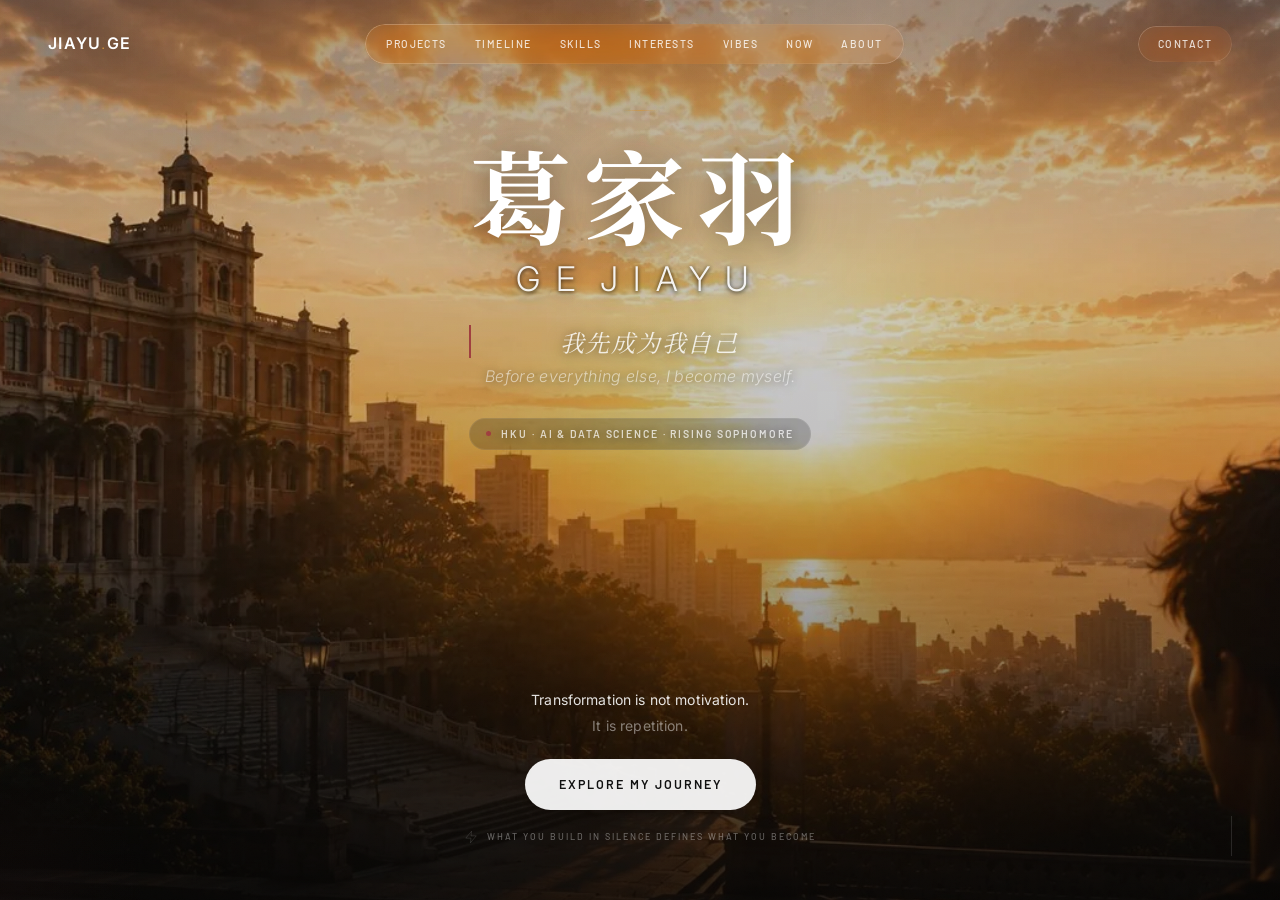
==== index.html @ 5304d9c4 "Update personal website" ====
<!DOCTYPE html>
<html lang="zh-CN">
<head>
  <meta charset="UTF-8">
  <meta name="viewport" content="width=device-width, initial-scale=1.0">
  <title>Ge Jiayu — 我先成为我自己 / Before Everything Else, I Become Myself</title>
  <link rel="preconnect" href="https://fonts.googleapis.com">
  <link rel="preconnect" href="https://fonts.gstatic.com" crossorigin>
  <link href="https://fonts.googleapis.com/css2?family=Barlow:wght@300;400;500;600;700&family=Inter:wght@300;400;500;600;700&family=Noto+Serif+SC:wght@400;500;600;700&display=swap" rel="stylesheet">
  <link rel="stylesheet" href="css/style.css">
  <link rel="stylesheet" href="css/home.css">
  <link rel="preload" as="image" href="assets/hero-bg.webp"></head>
<body class="home-body">

<!-- ==================== HERO IMAGE BACKGROUND ==================== -->
<div class="hero-bg-layer" id="heroBgLayer">
  <!-- Main photo: HKU sunrise with figure silhouette -->
  <img width="1536" height="1024" fetchpriority="high" decoding="async" class="hero-bg-img"
    src="assets/hero-bg.webp"
    alt="HKU Main Building at sunrise"
    id="heroBgImg"/>

  <!-- Atmospheric overlays -->
  <div class="bg-overlay-dark"></div>
  <div class="bg-overlay-vignette"></div>
  <div class="bg-overlay-gradient"></div>
  <div class="bg-overlay-bloom"></div>

  <!-- Subtle grain texture -->
  <div class="grain-layer"></div>
</div>

<!-- ==================== NAVIGATION (liquid glass) ==================== -->
<nav class="nav-home" id="navHome">
  <div class="nav-home-inner">
    <a href="index.html" class="nav-home-logo">
      JIAYU<span class="logo-dot">.</span>GE
    </a>

    <div class="nav-home-center liquid-glass">
      <a href="projects.html">PROJECTS</a>
      <a href="timeline.html">TIMELINE</a>
      <a href="skills.html">SKILLS</a>
      <a href="interests.html">INTERESTS</a>
      <a href="vibes.html">VIBES</a>
      <a href="now.html">NOW</a>
      <a href="about.html">ABOUT</a>
    </div>

    <a href="contact.html" class="nav-home-cta liquid-glass">CONTACT</a>

    <div class="nav-hamburger" id="navHamburger">
      <span></span><span></span><span></span>
    </div>
  </div>

  <div class="nav-mobile" id="navMobile">
    <a href="projects.html">PROJECTS</a>
    <a href="timeline.html">TIMELINE</a>
    <a href="skills.html">SKILLS</a>
    <a href="interests.html">INTERESTS</a>
    <a href="vibes.html">VIBES</a>
    <a href="now.html">NOW</a>
    <a href="about.html">ABOUT</a>
    <a href="contact.html">CONTACT</a>
  </div>
</nav>

<!-- ==================== HERO CONTENT ==================== -->
<div class="hero-container">

  <!-- Headline area -->
  <div class="hero-headline">
    <div class="hero-accent-line"></div>
    <h1 class="hero-name-cn">葛家羽</h1>
    <p class="hero-name-en">GE<span class="name-space"></span>JIAYU</p>
    <p class="hero-motto">我先成为我自己</p>
    <p class="hero-motto-en">Before everything else, I become myself.</p>
    <div class="hero-tag">
      <span class="tag-dot"></span>
      HKU &middot; AI &amp; Data Science &middot; Rising Sophomore
    </div>
  </div>

  <!-- Bottom block -->
  <div class="hero-bottom">
    <p class="hero-quote">
      <span>Transformation is not motivation.</span><br>
      <span class="quote-fade">It is repetition.</span>
    </p>
    <a href="about.html" class="hero-btn">EXPLORE MY JOURNEY</a>
    <div class="hero-tagline">
      <svg width="14" height="14" viewBox="0 0 24 24" fill="none" stroke="currentColor" stroke-width="1.5"><polygon points="13 2 3 14 12 14 11 22 21 10 12 10 13 2"/></svg>
      WHAT YOU BUILD IN SILENCE DEFINES WHAT YOU BECOME
    </div>
  </div>

  <!-- Scroll indicator -->
  <div class="scroll-indicator">
    <div class="scroll-line"></div>
  </div>
</div>

<!-- Scripts -->
<script src="js/main.js"></script>
<script src="js/home.js"></script>
</body>
</html>
---- css/style.css ----
/* ========== RESET & BASE ========== */
*, *::before, *::after {
  margin: 0;
  padding: 0;
  box-sizing: border-box;
}

:root {
  /* Colors */
  --primary: #A04040;
  --primary-light: #C86060;
  --primary-bg: rgba(160, 64, 64, 0.06);
  --accent: #185FA5;
  --accent-light: #378ADD;
  --accent-bg: rgba(55, 138, 221, 0.06);
  --green: #0F6E56;
  --green-bg: rgba(15, 110, 86, 0.06);
  --amber: #BA7517;
  --amber-bg: rgba(186, 117, 23, 0.06);
  --pink: #993556;
  --pink-bg: rgba(153, 53, 86, 0.06);
  --bg: #FAF8F5;
  --bg-card: rgba(255, 255, 255, 0.78);
  --bg-warm: #F5F0EB;
  --text-primary: #2C2C2A;
  --text-secondary: #5F5E5A;
  --text-muted: #999790;
  --border: rgba(44, 44, 42, 0.10);
  --border-hover: rgba(44, 44, 42, 0.22);
  --shadow-sm: 0 1px 3px rgba(0,0,0,0.04);
  --shadow-md: 0 4px 16px rgba(0,0,0,0.06);
  --shadow-lg: 0 8px 32px rgba(0,0,0,0.08);

  /* Typography */
  --font-sans: 'Inter', -apple-system, BlinkMacSystemFont, 'Segoe UI', sans-serif;
  --font-display: 'Playfair Display', 'Noto Serif SC', Georgia, serif;
  --font-mono: 'JetBrains Mono', 'Fira Code', monospace;

  /* Spacing */
  --nav-height: 64px;
  --section-padding: 100px 0;
  --container-width: 1100px;
  --gap: 24px;
}

html {
  scroll-behavior: smooth;
  -webkit-font-smoothing: antialiased;
  -moz-osx-font-smoothing: grayscale;
}

body {
  font-family: var(--font-sans);
  color: var(--text-primary);
  background-color: var(--bg);
  line-height: 1.7;
  font-size: 16px;
  overflow-x: hidden;
  /* Prevent text-first rendering: invisible until .page-loaded */
  opacity: 0;
  transition: opacity 0.5s cubic-bezier(0.22, 1, 0.36, 1);
}

/* Show page after background ready */
body.page-loaded {
  opacity: 1;
}

/* Fade-out state during navigation */
body.page-leaving {
  opacity: 0;
  pointer-events: none;
}

/* Background texture — HKU cinematic architectural (inner pages) */
body::before {
  content: '';
  position: fixed;
  top: 0;
  left: 0;
  width: 100%;
  height: 100%;
  pointer-events: none;
  z-index: 0;
  background-image: url('../assets/inner-bg.webp');
  background-size: cover;
  background-position: center 25%;
  background-repeat: no-repeat;
  opacity: 0.38;
  filter: saturate(0.9);
}

/* Light warm overlay tint on background */
body::after {
  content: '';
  position: fixed;
  top: 0;
  left: 0;
  width: 100%;
  height: 100%;
  pointer-events: none;
  z-index: 0;
  background:
    radial-gradient(ellipse 600px 400px at 20% 20%, rgba(255,250,245,0.15), transparent),
    linear-gradient(to bottom, rgba(250,248,245,0.2) 0%, rgba(250,248,245,0.45) 70%, rgba(250,248,245,0.55) 100%);
}

/* ========== PAGE TRANSITION ========== */

/* Transition overlay — slides in during navigation */
.page-transition-overlay {
  position: fixed;
  top: 0;
  left: 0;
  width: 100vw;
  height: 100vh;
  z-index: 9999;
  background: var(--bg);
  pointer-events: none;
  opacity: 0;
  transition: opacity 0.45s cubic-bezier(0.22, 1, 0.36, 1);
}

.page-transition-overlay.active {
  opacity: 1;
  pointer-events: all;
}

/* ========== NAVIGATION ========== */
.nav {
  position: fixed;
  top: 0;
  left: 0;
  width: 100%;
  height: var(--nav-height);
  z-index: 1000;
  backdrop-filter: blur(20px) saturate(180%);
  -webkit-backdrop-filter: blur(20px) saturate(180%);
  background: rgba(250, 248, 245, 0.85);
  border-bottom: 0.5px solid var(--border);
  transition: box-shadow 0.3s ease;
}

.nav.scrolled {
  box-shadow: var(--shadow-sm);
}

.nav-inner {
  max-width: var(--container-width);
  margin: 0 auto;
  padding: 0 32px;
  height: 100%;
  display: flex;
  align-items: center;
  justify-content: space-between;
}

.nav-logo {
  font-family: var(--font-mono);
  font-size: 14px;
  font-weight: 500;
  color: var(--primary);
  text-decoration: none;
  letter-spacing: 1px;
}

.nav-links {
  display: flex;
  align-items: center;
  gap: 28px;
  list-style: none;
}

.nav-links a {
  text-decoration: none;
  font-size: 13px;
  font-weight: 400;
  color: var(--text-muted);
  transition: color 0.2s ease;
  position: relative;
  padding: 4px 0;
}

.nav-links a:hover {
  color: var(--text-primary);
}

.nav-links a.active {
  color: var(--primary);
  font-weight: 500;
}

.nav-links a.active::after {
  content: '';
  position: absolute;
  bottom: -2px;
  left: 0;
  width: 100%;
  height: 1.5px;
  background: var(--primary);
  border-radius: 1px;
}

/* Mobile hamburger */
.nav-hamburger {
  display: none;
  flex-direction: column;
  gap: 5px;
  cursor: pointer;
  padding: 8px;
}

.nav-hamburger span {
  width: 20px;
  height: 1.5px;
  background: var(--text-primary);
  border-radius: 1px;
  transition: all 0.3s ease;
}

.nav-hamburger.open span:nth-child(1) {
  transform: rotate(45deg) translate(4px, 5px);
}
.nav-hamburger.open span:nth-child(2) {
  opacity: 0;
}
.nav-hamburger.open span:nth-child(3) {
  transform: rotate(-45deg) translate(4px, -5px);
}

/* ========== LAYOUT ========== */
.container {
  max-width: var(--container-width);
  margin: 0 auto;
  padding: 0 32px;
  position: relative;
  z-index: 1;
}

.section {
  padding: var(--section-padding);
}

.section-label {
  display: inline-flex;
  align-items: center;
  gap: 8px;
  font-size: 12px;
  font-weight: 500;
  text-transform: uppercase;
  letter-spacing: 2px;
  color: var(--text-muted);
  margin-bottom: 16px;
}

.section-label::before {
  content: '';
  width: 20px;
  height: 1px;
  background: var(--text-muted);
}

.section-title {
  font-family: var(--font-display);
  font-size: 36px;
  font-weight: 400;
  line-height: 1.2;
  margin-bottom: 20px;
  color: var(--text-primary);
}

.section-desc {
  font-size: 16px;
  color: var(--text-secondary);
  max-width: 560px;
  line-height: 1.7;
}

/* ========== CARDS ========== */
.card {
  background: var(--bg-card);
  border-radius: 12px;
  border: 0.5px solid var(--border);
  padding: 28px;
  transition: all 0.3s ease;
  position: relative;
  backdrop-filter: blur(8px);
  -webkit-backdrop-filter: blur(8px);
}

.card:hover {
  border-color: var(--border-hover);
  box-shadow: var(--shadow-md);
  transform: translateY(-3px);
}

.card-label {
  font-size: 11px;
  font-weight: 500;
  letter-spacing: 1px;
  text-transform: uppercase;
  margin-bottom: 12px;
  display: inline-block;
}

.card-title {
  font-family: var(--font-display);
  font-size: 20px;
  font-weight: 400;
  margin-bottom: 8px;
  line-height: 1.3;
}

.card-text {
  font-size: 14px;
  color: var(--text-secondary);
  line-height: 1.7;
}

/* Glassmorphism card */
.card-glass {
  background: rgba(255, 255, 255, 0.6);
  backdrop-filter: blur(12px);
  -webkit-backdrop-filter: blur(12px);
  border: 0.5px solid rgba(255, 255, 255, 0.5);
  border-radius: 12px;
  padding: 28px;
}

/* ========== TAGS ========== */
.tag {
  display: inline-flex;
  align-items: center;
  padding: 4px 12px;
  font-size: 12px;
  font-weight: 400;
  border-radius: 20px;
  border: 0.5px solid var(--border);
  color: var(--text-secondary);
  transition: all 0.2s ease;
}

.tag:hover {
  border-color: var(--border-hover);
  color: var(--text-primary);
}

.tag-primary { background: var(--primary-bg); color: var(--primary); border-color: rgba(160, 64, 64, 0.15); }
.tag-accent { background: var(--accent-bg); color: var(--accent); border-color: rgba(55, 138, 221, 0.15); }
.tag-green { background: var(--green-bg); color: var(--green); border-color: rgba(15, 110, 86, 0.15); }
.tag-amber { background: var(--amber-bg); color: var(--amber); border-color: rgba(186, 117, 23, 0.15); }
.tag-pink { background: var(--pink-bg); color: var(--pink); border-color: rgba(153, 53, 86, 0.15); }

.tags {
  display: flex;
  flex-wrap: wrap;
  gap: 8px;
}

/* ========== BUTTONS ========== */
.btn {
  display: inline-flex;
  align-items: center;
  gap: 8px;
  padding: 12px 24px;
  font-size: 14px;
  font-weight: 500;
  font-family: var(--font-sans);
  border-radius: 8px;
  text-decoration: none;
  cursor: pointer;
  transition: all 0.2s ease;
  border: none;
}

.btn-primary {
  background: var(--primary);
  color: white;
}

.btn-primary:hover {
  background: var(--primary-light);
  box-shadow: 0 4px 12px rgba(160, 64, 64, 0.25);
}

.btn-outline {
  background: transparent;
  color: var(--text-primary);
  border: 0.5px solid var(--border-hover);
}

.btn-outline:hover {
  border-color: var(--primary);
  color: var(--primary);
}

.btn-ghost {
  background: transparent;
  color: var(--text-secondary);
  padding: 8px 16px;
}

.btn-ghost:hover {
  color: var(--text-primary);
  background: rgba(0,0,0,0.03);
}

/* ========== SCROLL REVEAL ========== */
.reveal {
  opacity: 0;
  transform: translateY(24px);
  transition: opacity 0.6s ease, transform 0.6s ease;
}

.reveal.visible {
  opacity: 1;
  transform: translateY(0);
}

.reveal-delay-1 { transition-delay: 0.1s; }
.reveal-delay-2 { transition-delay: 0.2s; }
.reveal-delay-3 { transition-delay: 0.3s; }
.reveal-delay-4 { transition-delay: 0.4s; }

/* ========== CURSOR GLOW ========== */
.cursor-glow {
  position: fixed;
  width: 300px;
  height: 300px;
  border-radius: 50%;
  pointer-events: none;
  z-index: 0;
  background: radial-gradient(circle, rgba(160, 64, 64, 0.04), transparent 70%);
  transform: translate(-50%, -50%);
  transition: left 0.15s ease, top 0.15s ease;
}

/* ========== HERO (Home) ========== */
.hero {
  min-height: 100vh;
  display: flex;
  align-items: center;
  padding-top: var(--nav-height);
  position: relative;
}

.hero-content {
  max-width: 720px;
}

.hero-greeting {
  font-size: 14px;
  color: var(--text-muted);
  margin-bottom: 16px;
  letter-spacing: 1px;
}

.hero-name {
  font-family: var(--font-display);
  font-size: clamp(48px, 7vw, 72px);
  font-weight: 400;
  line-height: 1.1;
  margin-bottom: 16px;
  color: var(--text-primary);
}

.hero-tagline {
  font-size: 20px;
  color: var(--primary);
  font-weight: 400;
  margin-bottom: 12px;
  line-height: 1.5;
}

.hero-motto {
  font-size: 16px;
  color: var(--text-muted);
  font-style: italic;
  margin-bottom: 36px;
  padding-left: 16px;
  border-left: 2px solid var(--primary);
}

.hero-actions {
  display: flex;
  gap: 16px;
  flex-wrap: wrap;
}

/* Metric row */
.hero-metrics {
  display: flex;
  gap: 40px;
  margin-top: 48px;
  padding-top: 32px;
  border-top: 0.5px solid var(--border);
}

.metric-item {
  text-align: left;
}

.metric-number {
  font-family: var(--font-display);
  font-size: 32px;
  font-weight: 400;
  color: var(--text-primary);
  line-height: 1;
}

.metric-label {
  font-size: 12px;
  color: var(--text-muted);
  margin-top: 6px;
  letter-spacing: 0.5px;
}

/* Decorative elements */
.hero-decoration {
  position: absolute;
  right: -60px;
  top: 50%;
  transform: translateY(-50%);
  width: 400px;
  height: 400px;
  opacity: 0.5;
}

.hero-circle-1 {
  position: absolute;
  right: 80px;
  top: 25%;
  width: 200px;
  height: 200px;
  border-radius: 50%;
  border: 0.5px solid rgba(160, 64, 64, 0.12);
}

.hero-circle-2 {
  position: absolute;
  right: 160px;
  top: 35%;
  width: 120px;
  height: 120px;
  border-radius: 50%;
  background: rgba(160, 64, 64, 0.03);
}

/* ========== PROJECTS PAGE ========== */
.projects-grid {
  display: grid;
  grid-template-columns: repeat(2, 1fr);
  gap: var(--gap);
  margin-top: 40px;
}

.project-card {
  background: var(--bg-card);
  border-radius: 12px;
  border: 0.5px solid var(--border);
  padding: 32px;
  transition: all 0.3s ease;
  display: flex;
  flex-direction: column;
}

.project-card:hover {
  border-color: var(--border-hover);
  box-shadow: var(--shadow-md);
  transform: translateY(-3px);
}

.project-card.featured {
  grid-column: span 2;
  display: grid;
  grid-template-columns: 1fr 1fr;
  gap: 32px;
}

.project-icon {
  width: 40px;
  height: 40px;
  border-radius: 10px;
  display: flex;
  align-items: center;
  justify-content: center;
  font-size: 18px;
  margin-bottom: 16px;
}

.project-type {
  font-size: 11px;
  font-weight: 500;
  text-transform: uppercase;
  letter-spacing: 1.5px;
  margin-bottom: 12px;
}

.project-title {
  font-family: var(--font-display);
  font-size: 22px;
  font-weight: 400;
  margin-bottom: 8px;
  line-height: 1.3;
}

.project-org {
  font-size: 14px;
  color: var(--primary);
  font-weight: 500;
  margin-bottom: 8px;
}

.project-desc {
  font-size: 14px;
  color: var(--text-secondary);
  line-height: 1.7;
  margin-bottom: 16px;
  flex: 1;
}

.project-stat {
  display: inline-flex;
  align-items: center;
  gap: 6px;
  font-size: 13px;
  color: var(--accent);
  font-weight: 500;
  margin-bottom: 12px;
}

.project-tags {
  display: flex;
  flex-wrap: wrap;
  gap: 6px;
  margin-top: auto;
}

/* ========== TIMELINE PAGE ========== */
.timeline-wrapper {
  margin-top: 48px;
  position: relative;
  padding-left: 40px;
}

.timeline-line {
  position: absolute;
  left: 12px;
  top: 0;
  bottom: 0;
  width: 1px;
  background: var(--border);
}

.timeline-item {
  position: relative;
  padding-bottom: 48px;
}

.timeline-item:last-child {
  padding-bottom: 0;
}

.timeline-dot {
  position: absolute;
  left: -34px;
  top: 6px;
  width: 10px;
  height: 10px;
  border-radius: 50%;
  background: var(--bg);
  border: 2px solid var(--text-muted);
  transition: all 0.3s ease;
}

.timeline-item:hover .timeline-dot {
  border-color: var(--primary);
  background: var(--primary);
  box-shadow: 0 0 0 4px rgba(160, 64, 64, 0.12);
}

.timeline-item.highlight .timeline-dot {
  border-color: var(--primary);
  background: var(--primary);
  width: 12px;
  height: 12px;
  left: -35px;
  top: 5px;
}

.timeline-date {
  font-size: 13px;
  color: var(--text-muted);
  font-weight: 500;
  margin-bottom: 8px;
  letter-spacing: 0.5px;
}

.timeline-title {
  font-family: var(--font-display);
  font-size: 20px;
  font-weight: 400;
  margin-bottom: 6px;
}

.timeline-subtitle {
  font-size: 14px;
  color: var(--primary);
  font-weight: 500;
  margin-bottom: 8px;
}

.timeline-desc {
  font-size: 14px;
  color: var(--text-secondary);
  line-height: 1.7;
  max-width: 560px;
}

.timeline-tags {
  display: flex;
  flex-wrap: wrap;
  gap: 6px;
  margin-top: 12px;
}

/* ========== SKILLS PAGE ========== */
.skills-grid {
  display: grid;
  grid-template-columns: repeat(3, 1fr);
  gap: var(--gap);
  margin-top: 40px;
}

.skill-category {
  background: var(--bg-card);
  border-radius: 12px;
  border: 0.5px solid var(--border);
  padding: 28px;
  transition: all 0.3s ease;
}

.skill-category:hover {
  border-color: var(--border-hover);
  box-shadow: var(--shadow-sm);
}

.skill-cat-title {
  font-family: var(--font-display);
  font-size: 18px;
  font-weight: 400;
  margin-bottom: 16px;
  display: flex;
  align-items: center;
  gap: 10px;
}

.skill-cat-icon {
  width: 32px;
  height: 32px;
  border-radius: 8px;
  display: flex;
  align-items: center;
  justify-content: center;
  font-size: 14px;
}

.skill-list {
  list-style: none;
}

.skill-list li {
  display: flex;
  align-items: center;
  justify-content: space-between;
  padding: 8px 0;
  border-bottom: 0.5px solid rgba(0,0,0,0.04);
  font-size: 14px;
}

.skill-list li:last-child {
  border-bottom: none;
}

.skill-name {
  color: var(--text-primary);
}

.skill-level {
  display: flex;
  gap: 3px;
}

.skill-dot {
  width: 6px;
  height: 6px;
  border-radius: 50%;
  background: var(--border);
}

.skill-dot.filled {
  background: var(--primary);
}

/* Radar chart area */
.radar-container {
  margin-top: 40px;
  text-align: center;
}

.radar-canvas {
  max-width: 400px;
  margin: 0 auto;
}

/* ========== INTERESTS PAGE ========== */
.interests-grid {
  display: grid;
  grid-template-columns: repeat(3, 1fr);
  gap: var(--gap);
  margin-top: 40px;
}

.interest-card {
  background: var(--bg-card);
  border-radius: 12px;
  border: 0.5px solid var(--border);
  padding: 32px;
  text-align: center;
  transition: all 0.3s ease;
  cursor: default;
}

.interest-card:hover {
  border-color: var(--border-hover);
  box-shadow: var(--shadow-md);
  transform: translateY(-3px);
}

.interest-icon {
  width: 56px;
  height: 56px;
  border-radius: 16px;
  display: flex;
  align-items: center;
  justify-content: center;
  font-size: 24px;
  margin: 0 auto 16px;
}

.interest-name {
  font-family: var(--font-display);
  font-size: 18px;
  font-weight: 400;
  margin-bottom: 6px;
}

.interest-detail {
  font-size: 13px;
  color: var(--text-muted);
  margin-bottom: 10px;
}

.interest-desc {
  font-size: 14px;
  color: var(--text-secondary);
  line-height: 1.6;
}

/* ========== READING PAGE ========== */
.books-grid {
  display: grid;
  grid-template-columns: repeat(auto-fill, minmax(280px, 1fr));
  gap: var(--gap);
  margin-top: 40px;
}

.book-card {
  background: var(--bg-card);
  border-radius: 12px;
  border: 0.5px solid var(--border);
  padding: 24px;
  transition: all 0.3s ease;
  display: flex;
  gap: 16px;
}

.book-card:hover {
  border-color: var(--border-hover);
  box-shadow: var(--shadow-sm);
}

.book-cover {
  width: 60px;
  height: 80px;
  border-radius: 4px;
  flex-shrink: 0;
  display: flex;
  align-items: center;
  justify-content: center;
  font-size: 22px;
}

.book-info {
  flex: 1;
  min-width: 0;
}

.book-title {
  font-family: var(--font-display);
  font-size: 16px;
  font-weight: 400;
  margin-bottom: 4px;
  line-height: 1.3;
}

.book-author {
  font-size: 12px;
  color: var(--text-muted);
  margin-bottom: 8px;
}

.book-quote {
  font-size: 13px;
  color: var(--text-secondary);
  line-height: 1.6;
  font-style: italic;
  padding-left: 12px;
  border-left: 2px solid var(--border);
}

.book-status {
  font-size: 11px;
  font-weight: 500;
  letter-spacing: 0.5px;
  margin-bottom: 8px;
}

/* ========== NOW PAGE ========== */
.now-grid {
  display: grid;
  grid-template-columns: repeat(2, 1fr);
  gap: var(--gap);
  margin-top: 40px;
}

.now-card {
  background: var(--bg-card);
  border-radius: 12px;
  border: 0.5px solid var(--border);
  padding: 28px;
  transition: all 0.3s ease;
}

.now-card:hover {
  border-color: var(--border-hover);
  box-shadow: var(--shadow-sm);
}

.now-icon {
  width: 40px;
  height: 40px;
  border-radius: 10px;
  display: flex;
  align-items: center;
  justify-content: center;
  font-size: 18px;
  margin-bottom: 16px;
}

.now-title {
  font-family: var(--font-display);
  font-size: 18px;
  font-weight: 400;
  margin-bottom: 8px;
}

.now-desc {
  font-size: 14px;
  color: var(--text-secondary);
  line-height: 1.7;
}

.now-updated {
  font-size: 12px;
  color: var(--text-muted);
  margin-top: 40px;
  text-align: center;
}

/* ========== ABOUT PAGE ========== */
.about-grid {
  display: grid;
  grid-template-columns: 1fr 1fr;
  gap: 48px;
  margin-top: 40px;
  align-items: start;
}

.about-photo {
  width: 100%;
  aspect-ratio: 3/4;
  border-radius: 12px;
  object-fit: cover;
  border: 0.5px solid var(--border);
}

.about-text h3 {
  font-family: var(--font-display);
  font-size: 22px;
  font-weight: 400;
  margin-bottom: 16px;
  margin-top: 28px;
}

.about-text h3:first-child {
  margin-top: 0;
}

.about-text p {
  font-size: 15px;
  color: var(--text-secondary);
  line-height: 1.8;
  margin-bottom: 12px;
}

.about-quote {
  font-size: 18px;
  color: var(--primary);
  font-style: italic;
  padding: 20px 24px;
  border-left: 3px solid var(--primary);
  margin: 24px 0;
  line-height: 1.6;
}

.edu-item {
  display: flex;
  gap: 16px;
  padding: 16px 0;
  border-bottom: 0.5px solid rgba(0,0,0,0.04);
}

.edu-year {
  font-size: 13px;
  color: var(--text-muted);
  font-weight: 500;
  white-space: nowrap;
  min-width: 80px;
}

.edu-detail {
  font-size: 14px;
}

.edu-school {
  font-weight: 500;
  color: var(--text-primary);
  margin-bottom: 2px;
}

.edu-program {
  color: var(--text-secondary);
}

/* ========== CONTACT PAGE ========== */
.contact-grid {
  display: grid;
  grid-template-columns: 1fr 1fr;
  gap: 48px;
  margin-top: 40px;
}

.contact-item {
  display: flex;
  align-items: center;
  gap: 16px;
  padding: 20px;
  background: var(--bg-card);
  border-radius: 12px;
  border: 0.5px solid var(--border);
  transition: all 0.3s ease;
  text-decoration: none;
  color: inherit;
}

.contact-item:hover {
  border-color: var(--border-hover);
  box-shadow: var(--shadow-sm);
  transform: translateY(-2px);
}

.contact-icon {
  width: 44px;
  height: 44px;
  border-radius: 12px;
  display: flex;
  align-items: center;
  justify-content: center;
  font-size: 20px;
  flex-shrink: 0;
}

.contact-label {
  font-size: 12px;
  color: var(--text-muted);
  margin-bottom: 2px;
}

.contact-value {
  font-size: 15px;
  font-weight: 500;
  color: var(--text-primary);
}

/* ========== FOOTER ========== */
.footer {
  padding: 40px 0;
  text-align: center;
  border-top: 0.5px solid var(--border);
  margin-top: 80px;
}

.footer-text {
  font-size: 13px;
  color: var(--text-muted);
}

.footer-text a {
  color: var(--primary);
  text-decoration: none;
}

.footer-text a:hover {
  text-decoration: underline;
}

/* ========== RESPONSIVE ========== */
@media (max-width: 900px) {
  .projects-grid {
    grid-template-columns: 1fr;
  }
  .project-card.featured {
    grid-column: span 1;
    grid-template-columns: 1fr;
  }
  .skills-grid {
    grid-template-columns: repeat(2, 1fr);
  }
  .interests-grid {
    grid-template-columns: repeat(2, 1fr);
  }
  .about-grid {
    grid-template-columns: 1fr;
  }
  .contact-grid {
    grid-template-columns: 1fr;
  }
  .now-grid {
    grid-template-columns: 1fr;
  }
  .hero-decoration {
    display: none;
  }
}

@media (max-width: 640px) {
  :root {
    --section-padding: 64px 0;
    --gap: 16px;
  }

  .nav-links {
    display: none;
    position: fixed;
    top: var(--nav-height);
    left: 0;
    width: 100%;
    background: rgba(250, 248, 245, 0.98);
    backdrop-filter: blur(20px);
    -webkit-backdrop-filter: blur(20px);
    padding: 20px 32px;
    flex-direction: column;
    gap: 4px;
    border-bottom: 0.5px solid var(--border);
    box-shadow: 0 18px 40px rgba(0,0,0,0.08);
    z-index: 999;
  }

  .nav-links.open {
    display: flex;
  }

  .nav-links li {
    width: 100%;
  }

  .nav-links a {
    display: flex;
    width: 100%;
    padding: 12px 2px;
    font-size: 14px;
    color: var(--text-secondary);
    border-bottom: 0.5px solid rgba(44,44,42,0.07);
  }

  .nav-links li:last-child a {
    border-bottom: 0;
  }

  .nav-hamburger {
    display: flex;
  }

  .hero-name {
    font-size: 40px;
  }

  .hero-tagline {
    font-size: 17px;
  }

  .hero-metrics {
    flex-direction: column;
    gap: 20px;
  }

  .section-title {
    font-size: 28px;
  }

  .skills-grid {
    grid-template-columns: 1fr;
  }

  .interests-grid {
    grid-template-columns: 1fr;
  }

  .container {
    padding: 0 20px;
  }

  .section-desc,
  .card-text,
  .detail-event-desc {
    line-height: 1.75;
  }

  .detail-back {
    margin-bottom: 28px;
  }

  .detail-title {
    font-size: 34px;
  }

  .detail-subtitle {
    font-size: 16px;
    margin-bottom: 24px;
  }

  .detail-location {
    margin-bottom: 32px;
    align-items: flex-start;
  }

  .detail-narrative {
    font-size: 15.5px;
    line-height: 1.85;
    margin-bottom: 40px;
  }

  .detail-event {
    padding: 18px;
  }

  .detail-reflection {
    padding: 22px;
  }

  .detail-reflection p {
    font-size: 16px;
  }
}

/* ========== PRINT ========== */
@media print {
  .nav, .cursor-glow, .hero-decoration {
    display: none;
  }
  body::before,
  body::after {
    display: none;
  }
  .section {
    padding: 32px 0;
  }
}

/* ========== TIMELINE DETAIL PAGE ========== */

.detail-back {
  display: inline-flex;
  align-items: center;
  gap: 8px;
  font-size: 14px;
  font-weight: 500;
  color: var(--text-secondary);
  text-decoration: none;
  margin-bottom: 40px;
  transition: color 0.2s, gap 0.3s;
}

.detail-back:hover {
  color: var(--text-primary);
  gap: 12px;
}

.detail-back svg {
  width: 18px;
  height: 18px;
}

.detail-period {
  font-family: var(--font-mono);
  font-size: 14px;
  font-weight: 500;
  letter-spacing: 0.06em;
  margin-bottom: 12px;
}

.detail-title {
  font-family: var(--font-display);
  font-size: clamp(36px, 5vw, 56px);
  font-weight: 500;
  line-height: 1.15;
  margin-bottom: 8px;
}

.detail-subtitle {
  font-size: 18px;
  color: var(--text-secondary);
  line-height: 1.5;
  margin-bottom: 32px;
}

.detail-location {
  display: inline-flex;
  align-items: center;
  gap: 6px;
  font-size: 14px;
  color: var(--text-muted);
  margin-bottom: 48px;
}

.detail-location svg {
  width: 16px;
  height: 16px;
  opacity: 0.5;
}

/* Photo Gallery */
.detail-photos {
  display: grid;
  grid-template-columns: repeat(auto-fill, minmax(240px, 1fr));
  gap: 16px;
  margin-bottom: 48px;
}

.detail-photo-card {
  border-radius: 12px;
  overflow: hidden;
  background: var(--bg-card);
  backdrop-filter: blur(8px);
  -webkit-backdrop-filter: blur(8px);
  border: 0.5px solid var(--border);
  transition: transform 0.3s ease, box-shadow 0.3s ease;
}

.detail-photo-card:hover {
  transform: translateY(-4px);
  box-shadow: 0 8px 24px rgba(0,0,0,0.06);
}

.detail-photo-card img {
  width: 100%;
  display: block;
  aspect-ratio: 4/3;
  object-fit: cover;
}

.detail-photo-caption {
  padding: 12px 16px;
  font-size: 13px;
  color: var(--text-secondary);
  line-height: 1.5;
}

/* Photo placeholder (when no real photo yet) */
.detail-photo-placeholder {
  aspect-ratio: 4/3;
  background: linear-gradient(135deg, var(--bg-warm), var(--bg));
  display: flex;
  flex-direction: column;
  align-items: center;
  justify-content: center;
  gap: 8px;
  color: var(--text-muted);
  font-size: 13px;
}

.detail-photo-placeholder svg {
  width: 28px;
  height: 28px;
  opacity: 0.3;
}

/* Narrative section */
.detail-narrative {
  font-size: 17px;
  line-height: 1.8;
  color: var(--text-secondary);
  max-width: 720px;
  margin-bottom: 48px;
}

.detail-narrative strong {
  color: var(--text-primary);
  font-weight: 500;
}

/* Separator */
.detail-separator {
  width: 48px;
  height: 1px;
  background: var(--border-hover);
  margin: 0 0 24px;
}

.detail-section-title {
  font-family: var(--font-display);
  font-size: 24px;
  font-weight: 500;
  margin-bottom: 24px;
}

/* Event list */
.detail-events {
  display: flex;
  flex-direction: column;
  gap: 16px;
  margin-bottom: 48px;
}

.detail-event {
  background: var(--bg-card);
  backdrop-filter: blur(8px);
  -webkit-backdrop-filter: blur(8px);
  border-radius: 10px;
  border: 0.5px solid var(--border);
  padding: 20px 24px;
  transition: border-color 0.3s, transform 0.3s;
}

.detail-event:hover {
  border-color: var(--border-hover);
  transform: translateY(-2px);
}

.detail-event-date {
  font-family: var(--font-mono);
  font-size: 12px;
  color: var(--text-muted);
  letter-spacing: 0.04em;
  margin-bottom: 6px;
}

.detail-event-title {
  font-family: var(--font-display);
  font-size: 17px;
  font-weight: 500;
  margin-bottom: 4px;
}

.detail-event-desc {
  font-size: 14px;
  color: var(--text-secondary);
  line-height: 1.6;
}

.detail-event-tags {
  display: flex;
  flex-wrap: wrap;
  gap: 6px;
  margin-top: 10px;
}

/* Reflection section */
.detail-reflection {
  background: var(--bg-card);
  backdrop-filter: blur(8px);
  -webkit-backdrop-filter: blur(8px);
  border-radius: 12px;
  border: 0.5px solid var(--border);
  padding: 32px;
  max-width: 640px;
  margin-bottom: 48px;
}

.detail-reflection p {
  font-family: var(--font-display);
  font-size: 18px;
  line-height: 1.7;
  color: var(--text-secondary);
}

.detail-reflection p strong {
  color: var(--text-primary);
}

/* Responsive */
@media (max-width: 900px) {
  .detail-photos {
    grid-template-columns: repeat(2, 1fr);
    gap: 12px;
  }
}

@media (max-width: 480px) {
  .detail-photos {
    grid-template-columns: 1fr;
    gap: 10px;
  }
  .detail-title { font-size: 32px; }
  .detail-narrative { font-size: 15px; }
}
---- css/home.css ----
/* ================================================================
   HOME PAGE — Cinematic HKU Sunrise Hero
   Golden hour, film still quality, shallow depth of field aesthetic
   ================================================================ */

/* ---------- RESET & BODY ---------- */
.home-body {
  margin: 0;
  padding: 0;
  background: #0a0908;
  color: #fff;
  font-family: 'Barlow', 'Inter', -apple-system, sans-serif;
  overflow-x: hidden;
  min-height: 100vh;
  /* Inherit transition system from style.css */
  opacity: 0;
  transition: opacity 0.5s cubic-bezier(0.22, 1, 0.36, 1);
}

.home-body.page-loaded {
  opacity: 1;
}

.home-body.page-leaving {
  opacity: 0;
  pointer-events: none;
}

/* Override inner-page background on Home — Home has its own hero image */
.home-body::before,
.home-body::after {
  display: none !important;
  content: none !important;
}

/* ========== LIQUID GLASS (nav) ========== */
.liquid-glass {
  background: rgba(255, 255, 255, 0.04);
  backdrop-filter: blur(16px) saturate(180%);
  -webkit-backdrop-filter: blur(16px) saturate(180%);
  border: none;
  position: relative;
  overflow: hidden;
}
.liquid-glass::before {
  content: '';
  position: absolute;
  inset: 0;
  padding: 1px;
  border-radius: inherit;
  background: linear-gradient(
    135deg,
    rgba(255,255,255,0.25) 0%,
    rgba(255,255,255,0.08) 40%,
    transparent 60%,
    rgba(255,255,255,0.06) 80%,
    rgba(255,255,255,0.18) 100%
  );
  mask: linear-gradient(#fff 0 0) content-box, linear-gradient(#fff 0 0);
  -webkit-mask-composite: xor;
  mask-composite: exclude;
  pointer-events: none;
}

/* ========== HERO BACKGROUND LAYER ========== */
.hero-bg-layer {
  position: fixed;
  inset: 0;
  z-index: 0;
  overflow: hidden;
}

/* Main image */
.hero-bg-img {
  position: absolute;
  inset: -20%;
  width: 140%;
  height: 140%;
  object-fit: cover;
  object-position: center 35%;
  /* Slight zoom + parallax ready */
  transform-origin: center center;
}

/* Dark overlay for text readability */
.bg-overlay-dark {
  position: absolute;
  inset: 0;
  background: linear-gradient(
    to bottom,
    rgba(10,9,8,0.35) 0%,
    rgba(10,9,8,0.2) 30%,
    rgba(10,9,8,0.25) 55%,
    rgba(10,9,8,0.6) 85%,
    rgba(10,9,8,0.82) 100%
  );
  pointer-events: none;
}

/* Vignette */
.bg-overlay-vignette {
  position: absolute;
  inset: 0;
  background: radial-gradient(
    ellipse 70% 65% at center 50% 45%,
    transparent 20%,
    rgba(8,7,5,0.15) 55%,
    rgba(8,7,5,0.45) 85%,
    rgba(3,2,1,0.75) 100%
  );
  pointer-events: none;
}

/* Warm golden gradient tint */
.bg-overlay-gradient {
  position: absolute;
  inset: 0;
  background:
    linear-gradient(to right,
      rgba(200,140,70,0.04) 0%,
      transparent 35%,
      transparent 65%,
      rgba(180,120,60,0.03) 100%
    ),
    linear-gradient(to bottom,
      rgba(220,160,80,0.05) 0%,
      transparent 25%,
      transparent 70%,
      rgba(15,12,8,0.4) 100%
    );
  pointer-events: none;
  mix-blend-mode: soft-light;
}

/* Bloom around sun area */
.bg-overlay-bloom {
  position: absolute;
  top: -10%;
  left: 30%;
  width: 50%;
  height: 55%;
  background: radial-gradient(
    ellipse at center,
    rgba(255,210,130,0.08) 0%,
    rgba(255,190,100,0.04) 25%,
    transparent 60%
  );
  pointer-events: none;
}

/* Film grain */
.grain-layer {
  position: absolute;
  inset: 0;
  opacity: 0.03;
  pointer-events: none;
  background-image: url("data:image/svg+xml,%3Csvg viewBox='0 0 256 256' xmlns='http://www.w3.org/2000/svg'%3E%3Cfilter id='n'%3E%3CfeTurbulence type='fractalNoise' baseFrequency='0.9' numOctaves='4' stitchTiles='stitch'/%3E%3C/filter%3E%3Crect width='100%25' height='100%25' filter='url(%23n)'/%3E%3C/svg%3E");
  background-size: 256px 256px;
  mix-blend-mode: overlay;
}

/* ========== NAVIGATION ========== */
.nav-home {
  position: fixed;
  top: 0;
  left: 0;
  width: 100%;
  z-index: 50;
  padding: 24px 48px;
  transition: all 0.4s ease;
}
.nav-home.scrolled {
  background: rgba(10,9,8,0.7);
  backdrop-filter: blur(20px);
  -webkit-backdrop-filter: blur(20px);
}

.nav-home-inner {
  display: flex;
  justify-content: space-between;
  align-items: center;
}

/* Logo */
.nav-home-logo {
  font-family: 'Inter', sans-serif;
  font-size: 16px;
  font-weight: 600;
  letter-spacing: 0.08em;
  color: #fff;
  text-decoration: none;
  text-transform: uppercase;
}
.logo-dot {
  color: #D4943A;
  font-weight: 300;
}

/* Nav pill */
.nav-home-center {
  display: flex;
  align-items: center;
  gap: 2px;
  padding: 5px 8px;
  border-radius: 999px;
}
.nav-home-center a {
  font-family: 'Barlow', sans-serif;
  font-size: 10.5px;
  font-weight: 500;
  letter-spacing: 0.14em;
  color: rgba(255,255,255,0.82);
  text-decoration: none;
  padding: 6px 13px;
  border-radius: 999px;
  transition: color 0.22s ease, background 0.22s ease;
  white-space: nowrap;
}
.nav-home-center a:hover {
  color: #fff;
  background: rgba(255,255,255,0.07);
}

/* CTA */
.nav-home-cta {
  font-family: 'Barlow', sans-serif;
  font-size: 10.5px;
  font-weight: 500;
  letter-spacing: 0.14em;
  color: rgba(255,255,255,0.82);
  text-decoration: none;
  padding: 9px 20px;
  border-radius: 999px;
  transition: color 0.22s ease, background 0.22s ease, box-shadow 0.3s ease;
}
.nav-home-cta:hover {
  color: #fff;
  background: rgba(212,148,58,0.12);
  box-shadow: 0 0 20px rgba(212,148,58,0.08);
}

/* Hamburger */
.nav-hamburger {
  display: none;
  flex-direction: column;
  gap: 5px;
  cursor: pointer;
  padding: 6px;
  z-index: 60;
}
.nav-hamburger span {
  width: 20px;
  height: 1.5px;
  background: #fff;
  border-radius: 1px;
  transition: all 0.3s cubic-bezier(0.4,0,0.2,1);
}
.nav-hamburger.active span:nth-child(1) { transform: rotate(45deg) translate(5px, 5px); }
.nav-hamburger.active span:nth-child(2) { opacity: 0; }
.nav-hamburger.active span:nth-child(3) { transform: rotate(-45deg) translate(5px,-5px); }

/* Mobile nav */
.nav-mobile {
  display: none;
  flex-direction: column;
  gap: 2px;
  padding: 20px 48px 28px;
  background: rgba(10,9,8,0.92);
  backdrop-filter: blur(30px);
  -webkit-backdrop-filter: blur(30px);
  border-top: 1px solid rgba(255,255,255,0.06);
  box-shadow: 0 18px 46px rgba(0,0,0,0.28);
}
.nav-mobile.open { display: flex; }
.nav-mobile a {
  font-family: 'Barlow', sans-serif;
  font-size: 13px;
  font-weight: 500;
  letter-spacing: 0.16em;
  color: rgba(255,255,255,0.78);
  text-decoration: none;
  padding: 14px 0;
  border-bottom: 0.5px solid rgba(255,255,255,0.05);
  transition: color 0.2s ease, padding-left 0.2s ease;
}
.nav-mobile a:hover { color: #fff; padding-left: 8px; }

/* ========== HERO CONTAINER ========== */
.hero-container {
  position: relative;
  z-index: 10;
  min-height: 100vh;
  display: flex;
  flex-direction: column;
  justify-content: space-between;
  padding: 0 48px;
  padding-top: 110px;
  padding-bottom: 44px;
}

/* ========== HEADLINE ========== */
.hero-headline {
  max-width: 700px;
  align-self: center;
  text-align: center;
}

.hero-accent-line {
  width: 36px;
  height: 1px;
  background: linear-gradient(to right, transparent, rgba(212,148,58,0.6), transparent);
  margin: 0 auto 28px;
  animation: accentLineIn 1.4s ease-out both;
}

@keyframes accentLineIn {
  from { width: 0; opacity: 0; }
  to { width: 36px; opacity: 1; }
}

/* ===== CHINESE NAME — dominant, serif, warm glow ===== */
.hero-name-cn {
  font-family: 'Noto Serif SC', serif;
  font-size: clamp(52px, 8vw, 110px);
  font-weight: 700;
  line-height: 1.05;
  letter-spacing: 0.12em;
  color: #fff;
  margin: 0 0 10px;
  text-shadow:
    0 0 60px rgba(212,148,58,0.15),
    0 2px 30px rgba(0,0,0,0.4),
    0 0 100px rgba(0,0,0,0.2);
  animation: titleFadeUp 1.2s cubic-bezier(0.16,1,0.3,1) 0.15s both;
}

/* ===== ENGLISH NAME — wide tracked, crisp white with red glow ===== */
.hero-name-en {
  font-family: 'Inter', sans-serif;
  font-size: clamp(18px, 2.8vw, 34px);
  font-weight: 300;
  line-height: 1.3;
  letter-spacing: 0.45em;
  color: rgba(255, 255, 255, 0.92);
  margin: 0 0 24px;
  text-shadow:
    0 0 30px rgba(160, 64, 64, 0.25),
    0 2px 20px rgba(0, 0, 0, 0.55),
    0 1px 4px rgba(0, 0, 0, 0.8);
  animation: titleFadeUp 1.2s cubic-bezier(0.16,1,0.3,1) 0.3s both;
}

.name-space {
  display: inline-block;
  width: 0.3em;
}

/* ===== MOTTO — smaller, below the name ===== */
.hero-motto {
  font-family: 'Noto Serif SC', serif;
  font-size: clamp(16px, 2.2vw, 24px);
  font-weight: 400;
  line-height: 1.4;
  letter-spacing: 0.06em;
  color: rgba(255,255,255,0.82);
  margin: 0 0 6px;
  text-shadow: 0 1px 12px rgba(0,0,0,0.5), 0 2px 24px rgba(0,0,0,0.3);
  animation: subtitleFadeUp 1.2s cubic-bezier(0.16,1,0.3,1) 0.45s both;
}

.hero-motto-en {
  font-family: 'Inter', sans-serif;
  font-size: clamp(12px, 1.5vw, 16px);
  font-weight: 300;
  line-height: 1.5;
  letter-spacing: 0.02em;
  color: rgba(255,255,255,0.55);
  margin: 0 0 28px;
  text-shadow: 0 1px 10px rgba(0,0,0,0.5);
  font-style: italic;
  animation: subtitleFadeUp 1.2s cubic-bezier(0.16,1,0.3,1) 0.55s both;
}

@keyframes subtitleFadeUp {
  from { opacity: 0; transform: translateY(28px); }
  to { opacity: 1; transform: translateY(0); }
}

.hero-tag {
  display: inline-flex;
  align-items: center;
  gap: 10px;
  font-family: 'Barlow', sans-serif;
  font-size: 10.5px;
  font-weight: 600;
  letter-spacing: 0.18em;
  color: rgba(255,255,255,0.72);
  text-transform: uppercase;
  text-shadow: 0 1px 10px rgba(0,0,0,0.5), 0 2px 20px rgba(0,0,0,0.3);
  background: rgba(0,0,0,0.2);
  padding: 6px 16px;
  border-radius: 999px;
  border: 1px solid rgba(255,255,255,0.08);
  animation: tagFadeIn 1s ease 0.55s both;
}

.tag-dot {
  width: 5px;
  height: 5px;
  border-radius: 50%;
  background: #A04040;
  box-shadow: 0 0 10px rgba(160,64,64,0.5);
  animation: dotPulse 3.5s ease-in-out infinite;
}

@keyframes dotPulse {
  0%, 100% { opacity: 1; box-shadow: 0 0 10px rgba(160,64,64,0.5); }
  50% { opacity: 0.4; box-shadow: 0 0 18px rgba(160,64,64,0.2); }
}

@keyframes tagFadeIn {
  from { opacity: 0; transform: translateY(12px); }
  to { opacity: 1; transform: translateY(0); }
}

/* ========== BOTTOM BLOCK ========== */
.hero-bottom {
  display: flex;
  flex-direction: column;
  align-items: center;
  gap: 20px;
  align-self: center;
  max-width: 600px;
  text-align: center;
}

.hero-quote {
  font-family: 'Inter', sans-serif;
  font-size: 14px;
  line-height: 1.85;
  font-weight: 400;
  letter-spacing: 0.01em;
  color: rgba(255,255,255,0.88);
  animation: bottomFadeUp 1.1s cubic-bezier(0.16,1,0.3,1) 0.7s both;
}
.quote-fade {
  color: rgba(255,255,255,0.45);
}

@keyframes bottomFadeUp {
  from { opacity: 0; transform: translateY(24px); }
  to { opacity: 1; transform: translateY(0); }
}

/* CTA Button */
.hero-btn {
  position: relative;
  display: inline-block;
  background: rgba(255,255,255,0.92);
  color: #111;
  font-family: 'Barlow', sans-serif;
  font-size: 12.5px;
  font-weight: 600;
  letter-spacing: 0.16em;
  text-decoration: none;
  border: none;
  border-radius: 999px;
  padding: 15px 34px;
  cursor: pointer;
  transition: transform 0.28s cubic-bezier(0.34,1.56,0.64,1),
              box-shadow 0.3s ease,
              background 0.2s ease;
  animation: btnFadeUp 1.1s cubic-bezier(0.16,1,0.3,1) 0.85s both;
}

.hero-btn:hover {
  transform: scale(1.03) translateY(-1px);
  box-shadow: 0 8px 36px rgba(212,148,58,0.2), 0 0 60px rgba(255,200,120,0.1);
  background: #fff;
}
.hero-btn:active {
  transform: scale(0.97);
}

@keyframes btnFadeUp {
  from { opacity: 0; transform: translateY(20px); }
  to { opacity: 1; transform: translateY(0); }
}

/* Tagline */
.hero-tagline {
  display: flex;
  align-items: center;
  gap: 9px;
  font-family: 'Barlow', sans-serif;
  font-size: 9px;
  font-weight: 500;
  letter-spacing: 0.22em;
  color: rgba(255,255,255,0.35);
  text-transform: uppercase;
  animation: taglineFadeIn 1s ease 1s both;
}
.hero-tagline svg { opacity: 0.4; stroke: currentColor; }

@keyframes taglineFadeIn {
  from { opacity: 0; }
  to { opacity: 1; }
}

/* ========== SCROLL INDICATOR ========== */
.scroll-indicator {
  position: fixed;
  bottom: 44px;
  right: 48px;
  z-index: 20;
  display: flex;
  flex-direction: column;
  align-items: center;
  gap: 7px;
  animation: fadeIn 1s ease 1.2s both;
}

.scroll-line {
  width: 1px;
  height: 40px;
  background: rgba(255,255,255,0.12);
  position: relative;
  overflow: hidden;
}
.scroll-line::after {
  content: '';
  position: absolute;
  top: -20px;
  left: 0;
  width: 1px;
  height: 20px;
  background: rgba(255,255,255,0.6);
  animation: scrollDownAnim 2.8s ease-in-out infinite;
}

@keyframes scrollDownAnim {
  0% { top: -20px; opacity: 0; }
  40% { opacity: 1; }
  100% { top: 40px; opacity: 0; }
}

@keyframes fadeIn {
  from { opacity: 0; }
  to { opacity: 1; }
}

/* ========== RESPONSIVE ========== */
@media (max-width: 1024px) {
  .nav-home-center { display: none; }
  .nav-home-cta { display: none; }
  .nav-hamburger { display: flex; }
  .hero-container { padding-left: 32px; padding-right: 32px; }
}

@media (max-width: 768px) {
  .nav-home { padding: 18px 24px; }
  .hero-container {
    padding-top: 96px;
    padding-left: 24px;
    padding-right: 24px;
    padding-bottom: 36px;
  }
  .hero-name-cn { font-size: clamp(42px, 12vw, 68px); letter-spacing: 0.08em; }
  .hero-name-en { font-size: clamp(14px, 3.5vw, 22px); letter-spacing: 0.35em; }
  .hero-motto { font-size: clamp(14px, 3vw, 18px); }
  .hero-motto-en { font-size: clamp(11px, 2.5vw, 14px); }
  .hero-tag { font-size: 9px; }
  .hero-btn { font-size: 11px; padding: 13px 26px; }
  .hero-tagline { font-size: 8px; gap: 6px; }
  .scroll-indicator { right: 24px; bottom: 36px; }
}

@media (max-width: 480px) {
  .nav-home { padding: 14px 16px; }
  .nav-mobile {
    padding: 14px 20px 22px;
    max-height: calc(100vh - 58px);
    overflow-y: auto;
  }
  .nav-mobile a {
    padding: 13px 0;
  }
  .hero-container {
    padding-top: 80px;
    padding-left: 16px;
    padding-right: 16px;
    padding-bottom: 28px;
  }
  .hero-accent-line { margin-bottom: 20px; }
  .hero-name-cn { font-size: 38px; letter-spacing: 0.06em; }
  .hero-name-en { font-size: 13px; letter-spacing: 0.3em; }
  .hero-motto { font-size: 13px; }
  .hero-motto-en { font-size: 10px; }
  .hero-tag { font-size: 8px; gap: 6px; flex-wrap: wrap; justify-content: center; }
  .hero-bottom { gap: 16px; }
  .hero-quote { font-size: 12px; line-height: 1.7; }
  .hero-btn { padding: 12px 24px; font-size: 10px; }
  .hero-tagline { font-size: 7px; }
  .scroll-indicator { right: 16px; bottom: 28px; }
  .scroll-line { height: 28px; }
}
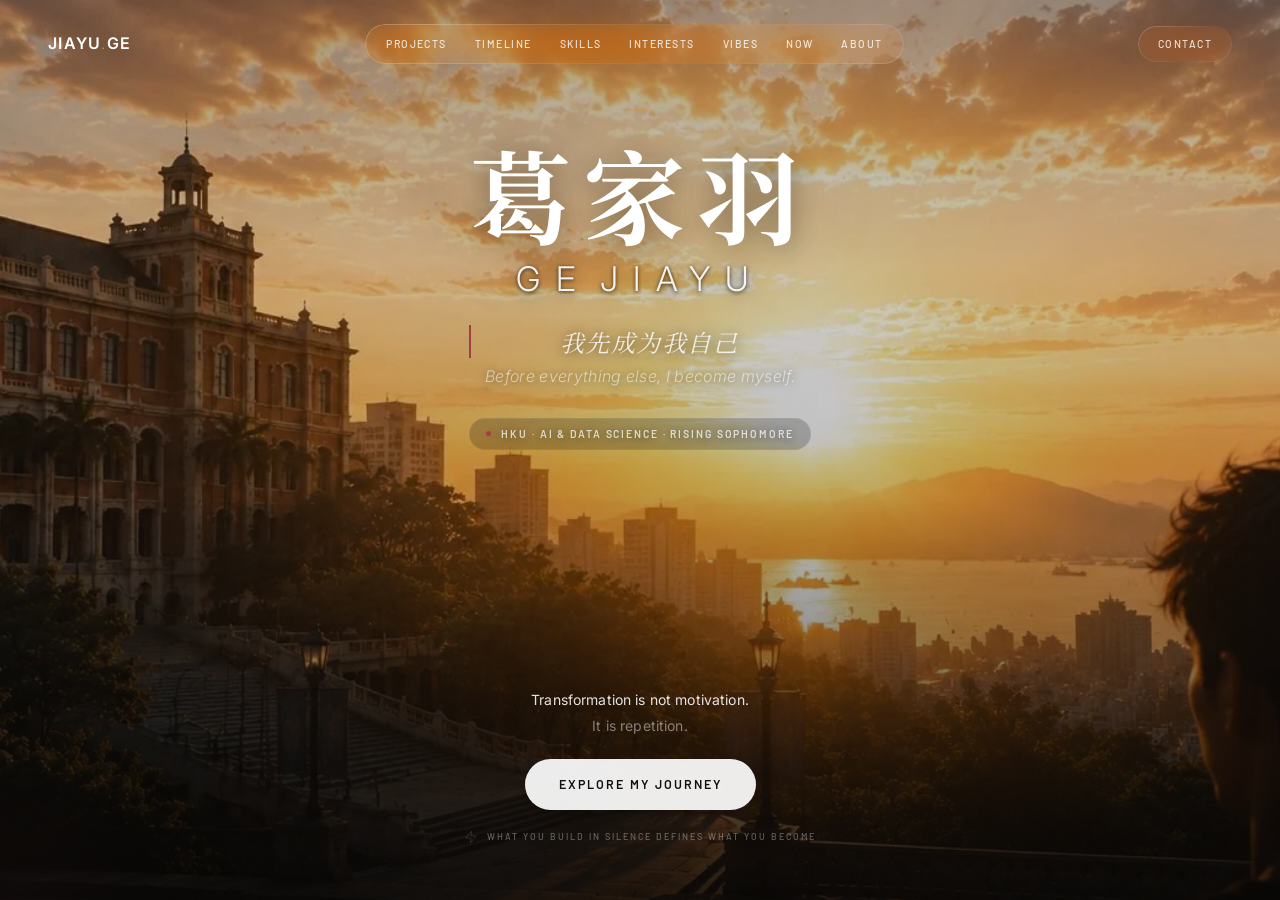
==== commit b6ffffc8: "style: add favicon & social meta, fix scroll indicator, improve contrast & parallax perf" ====
--- a/index.html
+++ b/index.html
@@ -4,6 +4,20 @@
   <meta charset="UTF-8">
   <meta name="viewport" content="width=device-width, initial-scale=1.0">
   <title>Ge Jiayu — 我先成为我自己 / Before Everything Else, I Become Myself</title>
+  <link rel="icon" type="image/svg+xml" href="assets/favicon.svg">
+  <link rel="apple-touch-icon" href="assets/favicon.svg">
+  <meta name="description" content="葛家羽（Ge Jiayu）的个人网站 — 香港大学 AI & Data Science 方向大二学生。记录我的成长、项目、技能与热爱：我先成为我自己。">
+  <meta name="theme-color" content="#A04040">
+  <meta property="og:type" content="website">
+  <meta property="og:title" content="Ge Jiayu — 我先成为我自己 / Before Everything Else, I Become Myself">
+  <meta property="og:description" content="葛家羽（Ge Jiayu）的个人网站 — 香港大学 AI & Data Science 方向大二学生。记录我的成长、项目、技能与热爱：我先成为我自己。">
+  <meta property="og:url" content="https://gejiayu202509-maker.github.io/Personal-Website/index.html">
+  <meta property="og:image" content="https://gejiayu202509-maker.github.io/Personal-Website/assets/hero-bg.webp">
+  <meta name="twitter:card" content="summary_large_image">
+  <meta name="twitter:title" content="Ge Jiayu — 我先成为我自己 / Before Everything Else, I Become Myself">
+  <meta name="twitter:description" content="葛家羽（Ge Jiayu）的个人网站 — 香港大学 AI & Data Science 方向大二学生。记录我的成长、项目、技能与热爱：我先成为我自己。">
+  <meta name="twitter:image" content="https://gejiayu202509-maker.github.io/Personal-Website/assets/hero-bg.webp">
+
   <link rel="preconnect" href="https://fonts.googleapis.com">
   <link rel="preconnect" href="https://fonts.gstatic.com" crossorigin>
   <link href="https://fonts.googleapis.com/css2?family=Barlow:wght@300;400;500;600;700&family=Inter:wght@300;400;500;600;700&family=Noto+Serif+SC:wght@400;500;600;700&display=swap" rel="stylesheet">
@@ -95,10 +109,6 @@
     </div>
   </div>
 
-  <!-- Scroll indicator -->
-  <div class="scroll-indicator">
-    <div class="scroll-line"></div>
-  </div>
 </div>
 
 <!-- Scripts -->
--- a/css/style.css
+++ b/css/style.css
@@ -24,7 +24,7 @@
   --bg-warm: #F5F0EB;
   --text-primary: #2C2C2A;
   --text-secondary: #5F5E5A;
-  --text-muted: #999790;
+  --text-muted: #6F6D67;
   --border: rgba(44, 44, 42, 0.10);
   --border-hover: rgba(44, 44, 42, 0.22);
   --shadow-sm: 0 1px 3px rgba(0,0,0,0.04);
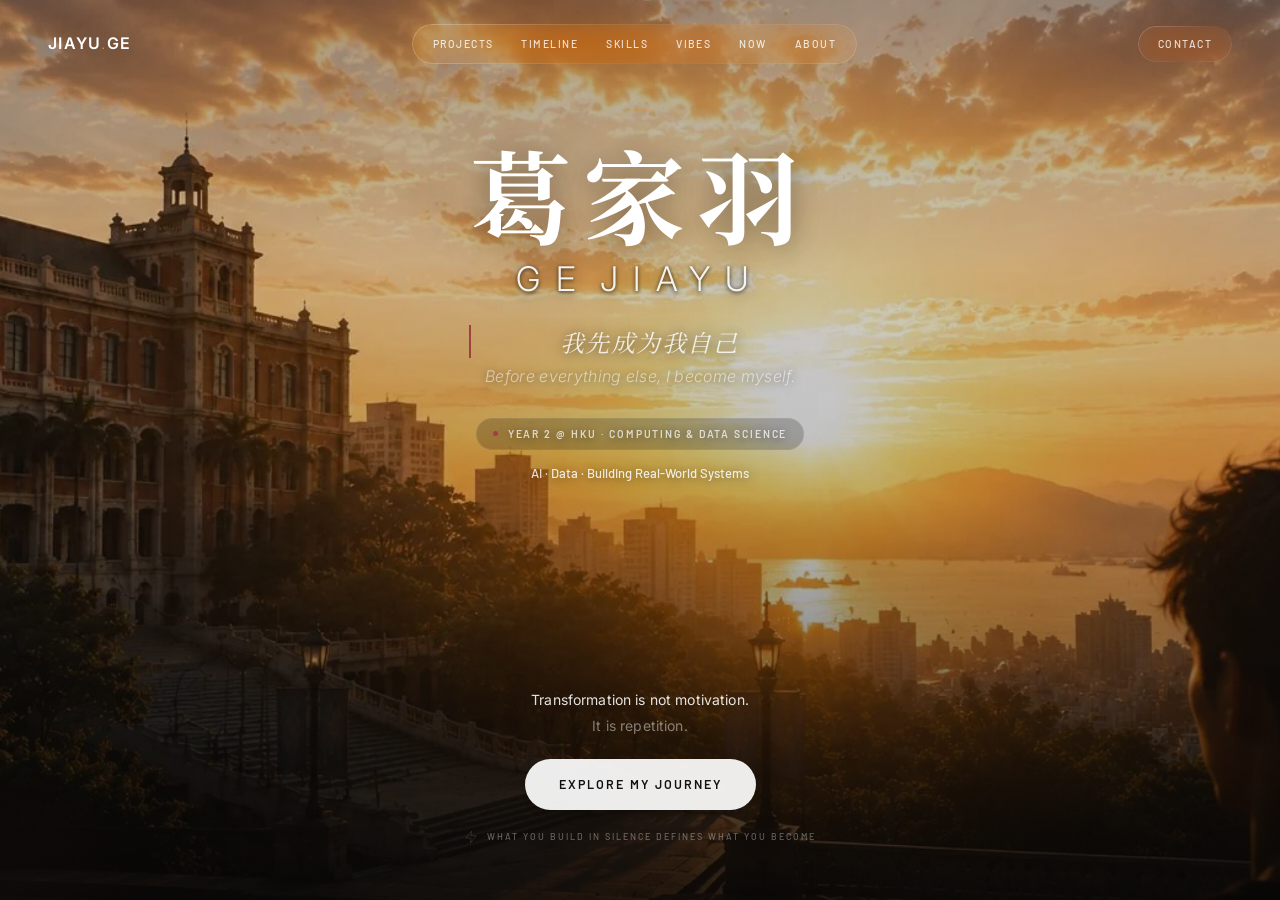
==== commit f53a7eba: "Update personal website content and SEO" ====
--- a/index.html
+++ b/index.html
@@ -7,16 +7,17 @@
   <link rel="icon" type="image/svg+xml" href="assets/favicon.svg">
   <link rel="apple-touch-icon" href="assets/favicon.svg">
   <meta name="description" content="葛家羽（Ge Jiayu）的个人网站 — 香港大学 AI & Data Science 方向大二学生。记录我的成长、项目、技能与热爱：我先成为我自己。">
+  <link rel="canonical" href="https://gejiayu.top/">
   <meta name="theme-color" content="#A04040">
   <meta property="og:type" content="website">
   <meta property="og:title" content="Ge Jiayu — 我先成为我自己 / Before Everything Else, I Become Myself">
   <meta property="og:description" content="葛家羽（Ge Jiayu）的个人网站 — 香港大学 AI & Data Science 方向大二学生。记录我的成长、项目、技能与热爱：我先成为我自己。">
-  <meta property="og:url" content="https://gejiayu202509-maker.github.io/Personal-Website/index.html">
-  <meta property="og:image" content="https://gejiayu202509-maker.github.io/Personal-Website/assets/hero-bg.webp">
+  <meta property="og:url" content="https://gejiayu.top/">
+  <meta property="og:image" content="https://gejiayu.top/assets/hero-bg.webp">
   <meta name="twitter:card" content="summary_large_image">
   <meta name="twitter:title" content="Ge Jiayu — 我先成为我自己 / Before Everything Else, I Become Myself">
   <meta name="twitter:description" content="葛家羽（Ge Jiayu）的个人网站 — 香港大学 AI & Data Science 方向大二学生。记录我的成长、项目、技能与热爱：我先成为我自己。">
-  <meta name="twitter:image" content="https://gejiayu202509-maker.github.io/Personal-Website/assets/hero-bg.webp">
+  <meta name="twitter:image" content="https://gejiayu.top/assets/hero-bg.webp">
 
   <link rel="preconnect" href="https://fonts.googleapis.com">
   <link rel="preconnect" href="https://fonts.gstatic.com" crossorigin>
@@ -55,7 +56,6 @@
       <a href="projects.html">PROJECTS</a>
       <a href="timeline.html">TIMELINE</a>
       <a href="skills.html">SKILLS</a>
-      <a href="interests.html">INTERESTS</a>
       <a href="vibes.html">VIBES</a>
       <a href="now.html">NOW</a>
       <a href="about.html">ABOUT</a>
@@ -63,16 +63,15 @@
 
     <a href="contact.html" class="nav-home-cta liquid-glass">CONTACT</a>
 
-    <div class="nav-hamburger" id="navHamburger">
+    <button class="nav-hamburger" id="navHamburger" type="button" aria-label="Open navigation" aria-controls="navMobile" aria-expanded="false">
       <span></span><span></span><span></span>
-    </div>
+    </button>
   </div>
 
   <div class="nav-mobile" id="navMobile">
     <a href="projects.html">PROJECTS</a>
     <a href="timeline.html">TIMELINE</a>
     <a href="skills.html">SKILLS</a>
-    <a href="interests.html">INTERESTS</a>
     <a href="vibes.html">VIBES</a>
     <a href="now.html">NOW</a>
     <a href="about.html">ABOUT</a>
@@ -92,8 +91,9 @@
     <p class="hero-motto-en">Before everything else, I become myself.</p>
     <div class="hero-tag">
       <span class="tag-dot"></span>
-      HKU &middot; AI &amp; Data Science &middot; Rising Sophomore
+      Year 2 @ HKU &middot; Computing &amp; Data Science
     </div>
+    <p class="hero-focus">AI &middot; Data &middot; Building Real-World Systems</p>
   </div>
 
   <!-- Bottom block -->
--- a/css/style.css
+++ b/css/style.css
@@ -208,6 +208,9 @@
   gap: 5px;
   cursor: pointer;
   padding: 8px;
+  border: 0;
+  background: transparent;
+  color: inherit;
 }
 
 .nav-hamburger span {
@@ -562,6 +565,7 @@
   transition: all 0.3s ease;
   display: flex;
   flex-direction: column;
+  min-width: 0;
 }
 
 .project-card:hover {
@@ -602,6 +606,16 @@
   font-weight: 400;
   margin-bottom: 8px;
   line-height: 1.3;
+  overflow-wrap: anywhere;
+}
+
+.project-title-en {
+  display: inline-block;
+  margin-left: 6px;
+  font-family: var(--font-body);
+  font-size: 12px;
+  font-weight: 400;
+  color: var(--text-muted);
 }
 
 .project-org {
@@ -609,6 +623,7 @@
   color: var(--primary);
   font-weight: 500;
   margin-bottom: 8px;
+  overflow-wrap: anywhere;
 }
 
 .project-desc {
@@ -617,11 +632,87 @@
   line-height: 1.7;
   margin-bottom: 16px;
   flex: 1;
+  overflow-wrap: anywhere;
+}
+
+.project-desc p {
+  margin: 0;
+}
+
+.project-desc-en {
+  margin-top: 8px !important;
+  font-size: 12px;
+  line-height: 1.6;
+  color: var(--text-muted);
+}
+
+.project-demo-access {
+  margin-top: 18px;
+  padding-top: 14px;
+  border-top: 1px solid var(--border);
+  color: var(--text-secondary);
+  font-size: 13px;
+}
+
+.project-demo-access summary {
+  cursor: pointer;
+  color: var(--accent);
+  font-weight: 500;
+}
+
+.project-demo-access p {
+  margin-top: 10px;
+  line-height: 1.8;
+  overflow-wrap: anywhere;
+}
+
+.project-demo-access code {
+  font-size: 12px;
+}
+
+.vibes-sport-grid {
+  display: grid;
+  grid-template-columns: repeat(2, minmax(0, 1fr));
+  gap: 28px;
+  margin-top: 22px;
+}
+
+.vibes-sport {
+  border-top: 1px solid var(--border);
+  padding-top: 18px;
+}
+
+.vibes-sport h3 {
+  font-family: var(--font-display);
+  font-size: 20px;
+  font-weight: 400;
+  margin-bottom: 10px;
+}
+
+.vibes-sport h3 span {
+  font-family: var(--font-sans);
+  font-size: 12px;
+  color: var(--text-muted);
+}
+
+.vibes-sport p {
+  color: var(--text-secondary);
+  line-height: 1.75;
+}
+
+.vibes-sport small {
+  color: var(--text-muted);
+  font-size: 12px;
+}
+
+@media (max-width: 640px) {
+  .vibes-sport-grid { grid-template-columns: 1fr; }
 }
 
 .project-stat {
   display: inline-flex;
   align-items: center;
+  flex-wrap: wrap;
   gap: 6px;
   font-size: 13px;
   color: var(--accent);
@@ -634,6 +725,7 @@
   flex-wrap: wrap;
   gap: 6px;
   margin-top: auto;
+  min-width: 0;
 }
 
 /* ========== TIMELINE PAGE ========== */
--- a/css/home.css
+++ b/css/home.css
@@ -247,6 +247,8 @@
   cursor: pointer;
   padding: 6px;
   z-index: 60;
+  border: 0;
+  background: transparent;
 }
 .nav-hamburger span {
   width: 20px;
@@ -402,6 +404,16 @@
   border-radius: 999px;
   border: 1px solid rgba(255,255,255,0.08);
   animation: tagFadeIn 1s ease 0.55s both;
+}
+
+.hero-focus {
+  margin-top: 12px;
+  color: rgba(255,255,255,0.84);
+  font-family: 'Barlow', sans-serif;
+  font-size: 13px;
+  font-weight: 500;
+  letter-spacing: 0;
+  text-shadow: 0 1px 12px rgba(0,0,0,0.6);
 }
 
 .tag-dot {
@@ -596,7 +608,8 @@
   .hero-name-en { font-size: 13px; letter-spacing: 0.3em; }
   .hero-motto { font-size: 13px; }
   .hero-motto-en { font-size: 10px; }
-  .hero-tag { font-size: 8px; gap: 6px; flex-wrap: wrap; justify-content: center; }
+  .hero-tag { font-size: 10px; letter-spacing: 0.04em; gap: 6px; flex-wrap: wrap; justify-content: center; }
+  .hero-focus { font-size: 12px; }
   .hero-bottom { gap: 16px; }
   .hero-quote { font-size: 12px; line-height: 1.7; }
   .hero-btn { padding: 12px 24px; font-size: 10px; }
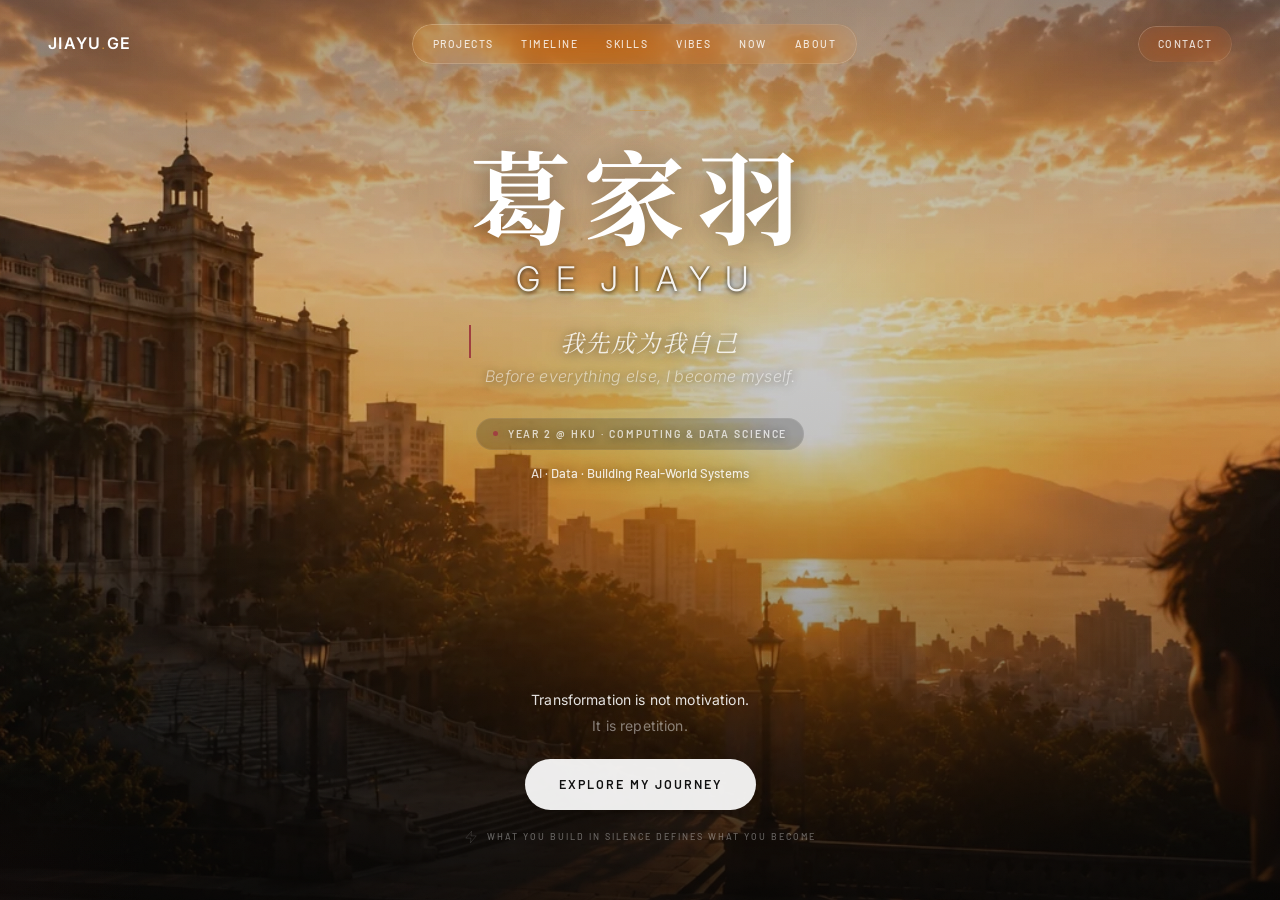
==== commit 200be129: "Add homepage image attribution and reuse policy" ====
--- a/index.html
+++ b/index.html
@@ -1,8 +1,11 @@
 <!DOCTYPE html>
+<!-- Ge Jiayu / https://gejiayu.top/ — layout reuse permitted; personal imagery excluded. See LICENSE and ASSET-RIGHTS.md. -->
 <html lang="zh-CN">
 <head>
   <meta charset="UTF-8">
   <meta name="viewport" content="width=device-width, initial-scale=1.0">
+  <meta name="author" content="Ge Jiayu">
+  <link rel="license" href="LICENSE">
   <title>Ge Jiayu — 我先成为我自己 / Before Everything Else, I Become Myself</title>
   <link rel="icon" type="image/svg+xml" href="assets/favicon.svg">
   <link rel="apple-touch-icon" href="assets/favicon.svg">
@@ -18,6 +21,23 @@
   <meta name="twitter:title" content="Ge Jiayu — 我先成为我自己 / Before Everything Else, I Become Myself">
   <meta name="twitter:description" content="葛家羽（Ge Jiayu）的个人网站 — 香港大学 AI & Data Science 方向大二学生。记录我的成长、项目、技能与热爱：我先成为我自己。">
   <meta name="twitter:image" content="https://gejiayu.top/assets/hero-bg.webp">
+  <script type="application/ld+json">
+  {
+    "@context": "https://schema.org",
+    "@type": "WebSite",
+    "name": "Ge Jiayu",
+    "url": "https://gejiayu.top/",
+    "author": { "@type": "Person", "name": "Ge Jiayu", "url": "https://gejiayu.top/about.html" },
+    "image": {
+      "@type": "ImageObject",
+      "contentUrl": "https://gejiayu.top/assets/hero-bg.webp",
+      "creditText": "AI-assisted personal illustration for Ge Jiayu / gejiayu.top",
+      "description": "Custom illustration based on Ge Jiayu's appearance, not a documentary photograph.",
+      "license": "https://gejiayu.top/ASSET-RIGHTS.md",
+      "acquireLicensePage": "https://gejiayu.top/contact.html"
+    }
+  }
+  </script>
 
   <link rel="preconnect" href="https://fonts.googleapis.com">
   <link rel="preconnect" href="https://fonts.gstatic.com" crossorigin>
@@ -29,10 +49,10 @@
 
 <!-- ==================== HERO IMAGE BACKGROUND ==================== -->
 <div class="hero-bg-layer" id="heroBgLayer">
-  <!-- Main photo: HKU sunrise with figure silhouette -->
+  <!-- Personal AI-assisted illustration: not included in layout/code reuse permission. -->
   <img width="1536" height="1024" fetchpriority="high" decoding="async" class="hero-bg-img"
     src="assets/hero-bg.webp"
-    alt="HKU Main Building at sunrise"
+    alt="为葛家羽定制的港大日出人物插画"
     id="heroBgImg"/>
 
   <!-- Atmospheric overlays -->
--- a/css/style.css
+++ b/css/style.css
@@ -1,3 +1,4 @@
+/* Source: Ge Jiayu / https://gejiayu.top/. Layout reuse permitted; personal imagery excluded. See LICENSE and ASSET-RIGHTS.md. */
 /* ========== RESET & BASE ========== */
 *, *::before, *::after {
   margin: 0;
@@ -819,7 +820,7 @@
 /* ========== SKILLS PAGE ========== */
 .skills-grid {
   display: grid;
-  grid-template-columns: repeat(3, 1fr);
+  grid-template-columns: repeat(2, minmax(0, 1fr));
   gap: var(--gap);
   margin-top: 40px;
 }
@@ -847,9 +848,20 @@
   gap: 10px;
 }
 
+.skill-cat-label {
+  min-width: 0;
+}
+
+.skill-cat-label > span {
+  display: block;
+  margin-top: 3px;
+  line-height: 1.5;
+}
+
 .skill-cat-icon {
   width: 32px;
   height: 32px;
+  flex-shrink: 0;
   border-radius: 8px;
   display: flex;
   align-items: center;
--- a/css/home.css
+++ b/css/home.css
@@ -1,3 +1,4 @@
+/* Source: Ge Jiayu / https://gejiayu.top/. Layout reuse permitted; personal imagery excluded. See LICENSE and ASSET-RIGHTS.md. */
 /* ================================================================
    HOME PAGE — Cinematic HKU Sunrise Hero
    Golden hour, film still quality, shallow depth of field aesthetic
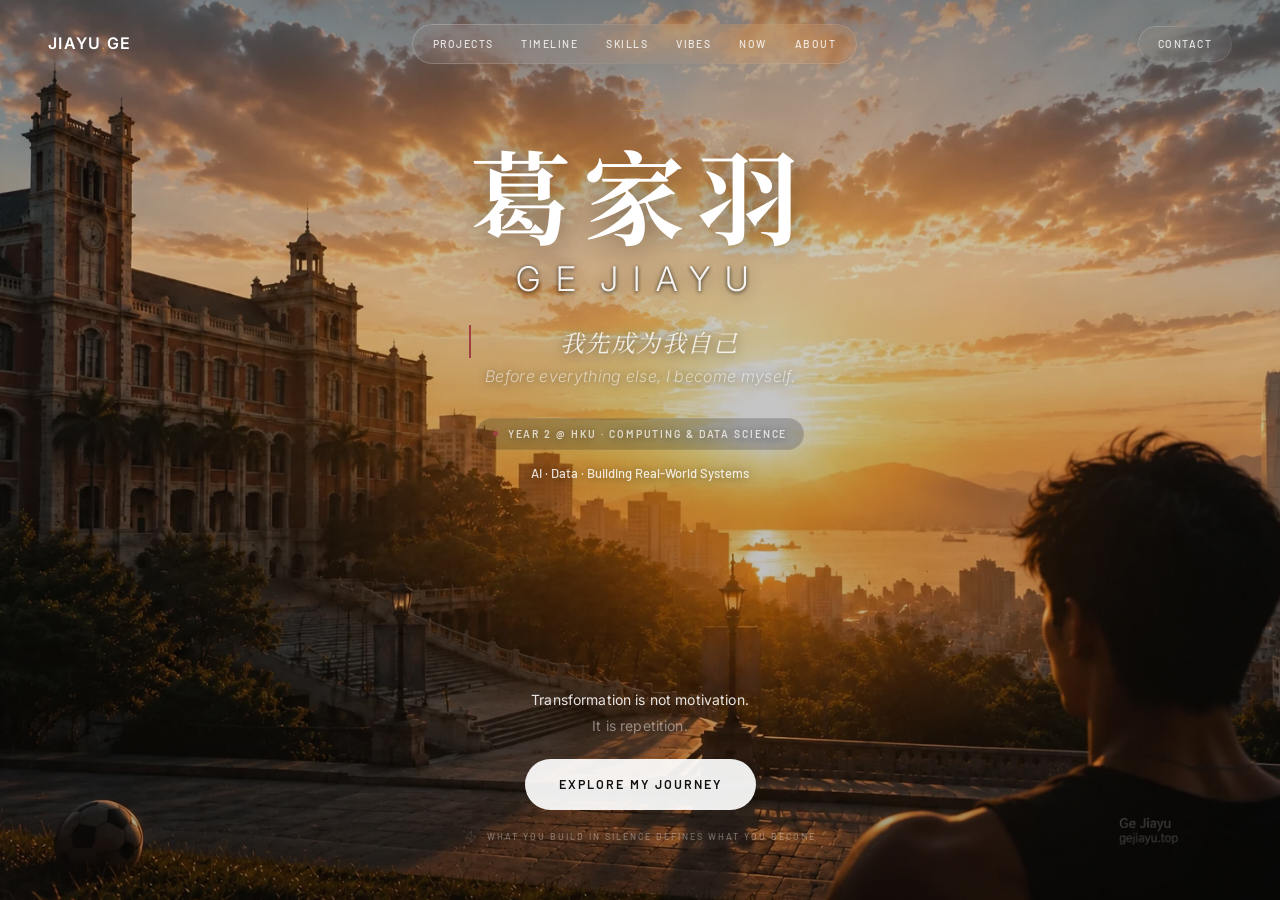
==== commit b94bac24: "Update responsive homepage with supplied portrait image" ====
--- a/index.html
+++ b/index.html
@@ -44,16 +44,21 @@
   <link href="https://fonts.googleapis.com/css2?family=Barlow:wght@300;400;500;600;700&family=Inter:wght@300;400;500;600;700&family=Noto+Serif+SC:wght@400;500;600;700&display=swap" rel="stylesheet">
   <link rel="stylesheet" href="css/style.css">
   <link rel="stylesheet" href="css/home.css">
-  <link rel="preload" as="image" href="assets/hero-bg.webp"></head>
+  <link rel="preload" as="image" href="assets/hero-bg.webp" media="(orientation: landscape)">
+  <link rel="preload" as="image" href="assets/hero-bg-mobile.webp" media="(orientation: portrait)">
+</head>
 <body class="home-body">
 
 <!-- ==================== HERO IMAGE BACKGROUND ==================== -->
 <div class="hero-bg-layer" id="heroBgLayer">
   <!-- Personal AI-assisted illustration: not included in layout/code reuse permission. -->
-  <img width="1536" height="1024" fetchpriority="high" decoding="async" class="hero-bg-img"
-    src="assets/hero-bg.webp"
-    alt="为葛家羽定制的港大日出人物插画"
-    id="heroBgImg"/>
+  <picture>
+    <source media="(orientation: portrait)" srcset="assets/hero-bg-mobile.webp" width="792" height="1290">
+    <img width="1536" height="1024" fetchpriority="high" decoding="async" class="hero-bg-img"
+      src="assets/hero-bg.webp"
+      alt="为葛家羽定制的港大日出人物插画"
+      id="heroBgImg"/>
+  </picture>
 
   <!-- Atmospheric overlays -->
   <div class="bg-overlay-dark"></div>
--- a/css/home.css
+++ b/css/home.css
@@ -74,12 +74,12 @@
 /* Main image */
 .hero-bg-img {
   position: absolute;
-  inset: -20%;
-  width: 140%;
-  height: 140%;
+  /* Cover the 18px / 10.8px parallax travel without a large image crop. */
+  inset: -12px -20px;
+  width: calc(100% + 40px);
+  height: calc(100% + 24px);
   object-fit: cover;
-  object-position: center 35%;
-  /* Slight zoom + parallax ready */
+  object-position: center bottom;
   transform-origin: center center;
 }
 
@@ -92,8 +92,8 @@
     rgba(10,9,8,0.35) 0%,
     rgba(10,9,8,0.2) 30%,
     rgba(10,9,8,0.25) 55%,
-    rgba(10,9,8,0.6) 85%,
-    rgba(10,9,8,0.82) 100%
+    rgba(10,9,8,0.28) 85%,
+    rgba(10,9,8,0.42) 100%
   );
   pointer-events: none;
 }
@@ -106,8 +106,8 @@
     ellipse 70% 65% at center 50% 45%,
     transparent 20%,
     rgba(8,7,5,0.15) 55%,
-    rgba(8,7,5,0.45) 85%,
-    rgba(3,2,1,0.75) 100%
+    rgba(8,7,5,0.2) 85%,
+    rgba(3,2,1,0.4) 100%
   );
   pointer-events: none;
 }
@@ -127,7 +127,7 @@
       rgba(220,160,80,0.05) 0%,
       transparent 25%,
       transparent 70%,
-      rgba(15,12,8,0.4) 100%
+      rgba(15,12,8,0.16) 100%
     );
   pointer-events: none;
   mix-blend-mode: soft-light;
@@ -618,3 +618,32 @@
   .scroll-indicator { right: 16px; bottom: 28px; }
   .scroll-line { height: 28px; }
 }
+
+/* Keep portrait foreground subjects clear of the primary action. */
+@media (orientation: portrait) {
+  .hero-bg-img {
+    inset: 0;
+    width: 100%;
+    height: 100%;
+  }
+  .hero-container {
+    justify-content: flex-start;
+    gap: 28px;
+  }
+  .hero-quote { text-shadow: 0 1px 8px rgba(0,0,0,0.75); }
+  .quote-fade { color: rgba(255,255,255,0.78); }
+  .hero-tagline {
+    color: rgba(255,255,255,0.65);
+    text-shadow: 0 1px 6px rgba(0,0,0,0.75);
+  }
+}
+
+@media (orientation: portrait) and (max-width: 480px) and (max-height: 700px) {
+  .hero-container { padding-top: 64px; gap: 12px; }
+  .hero-accent-line { margin-bottom: 16px; }
+  .hero-name-en { margin-bottom: 16px; }
+  .hero-motto-en { margin-bottom: 20px; }
+  .hero-focus { margin-top: 8px; }
+  .hero-quote,
+  .hero-tagline { display: none; }
+}
